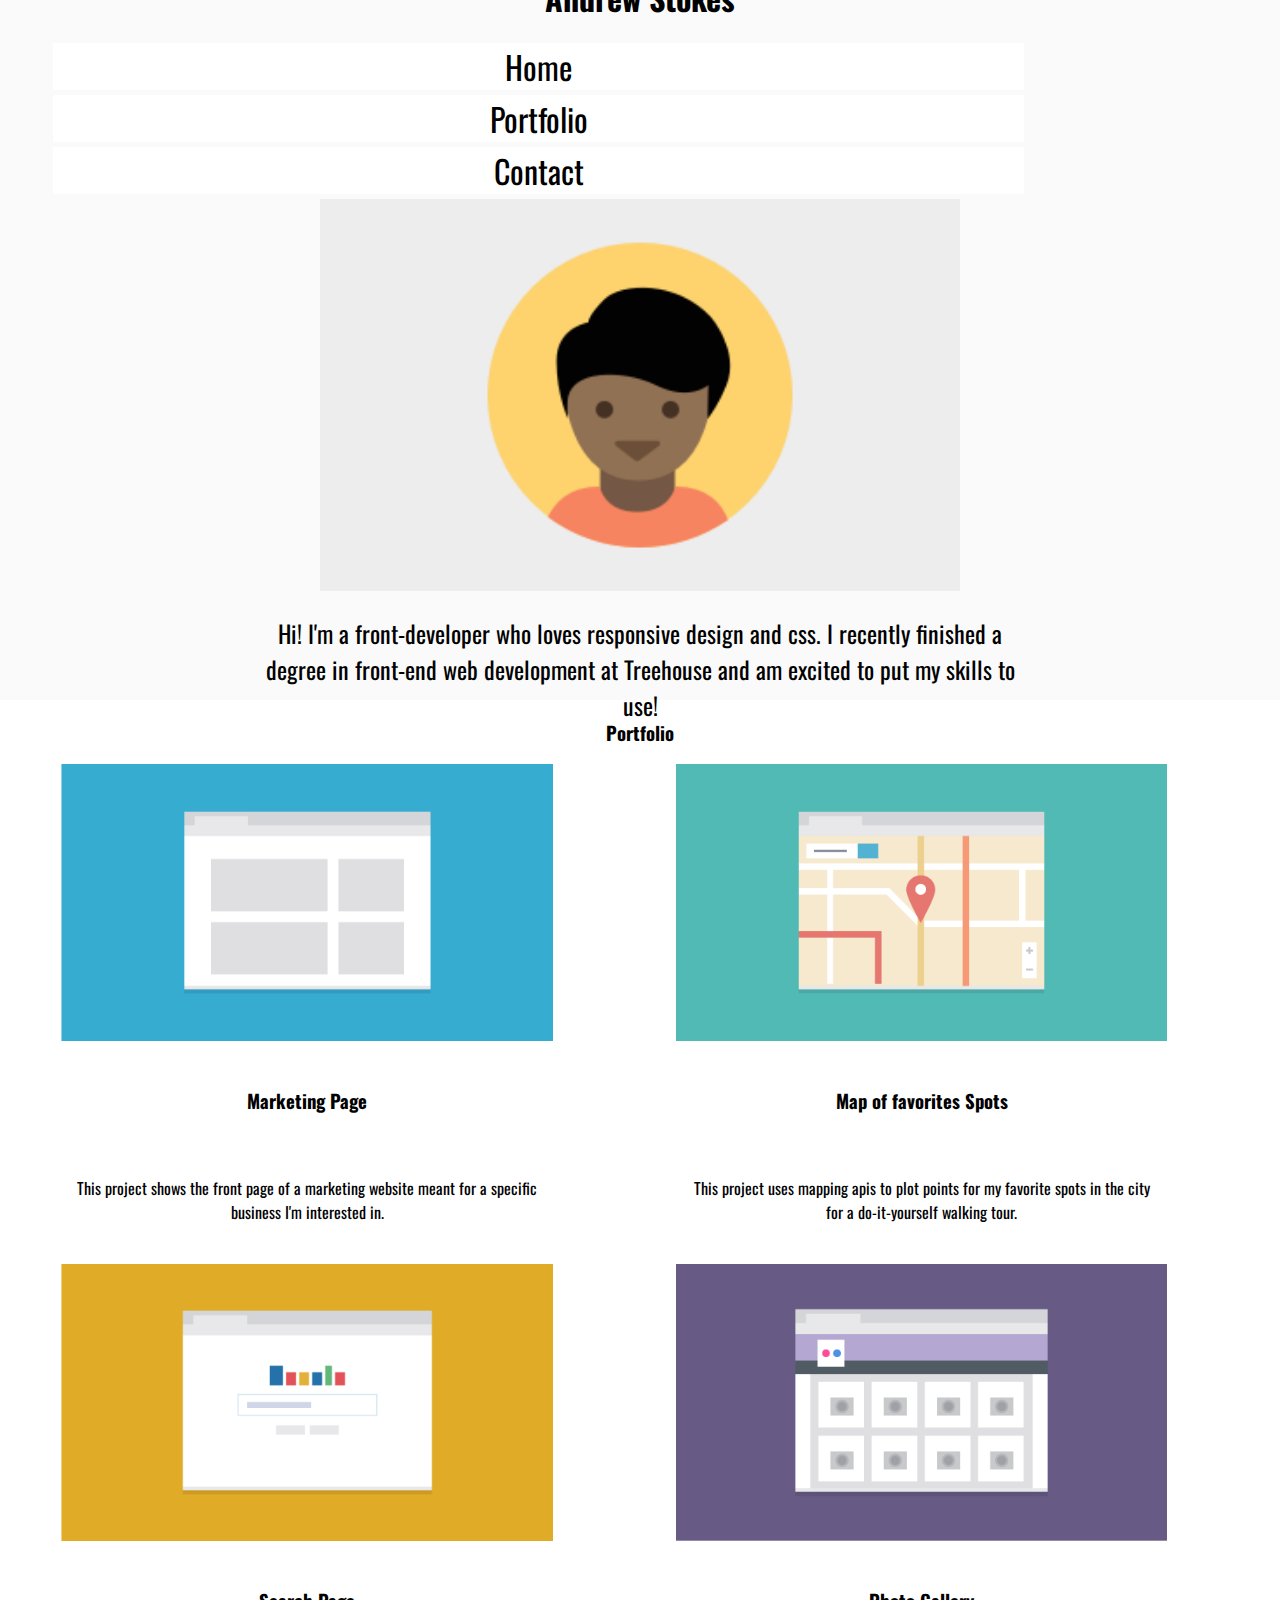
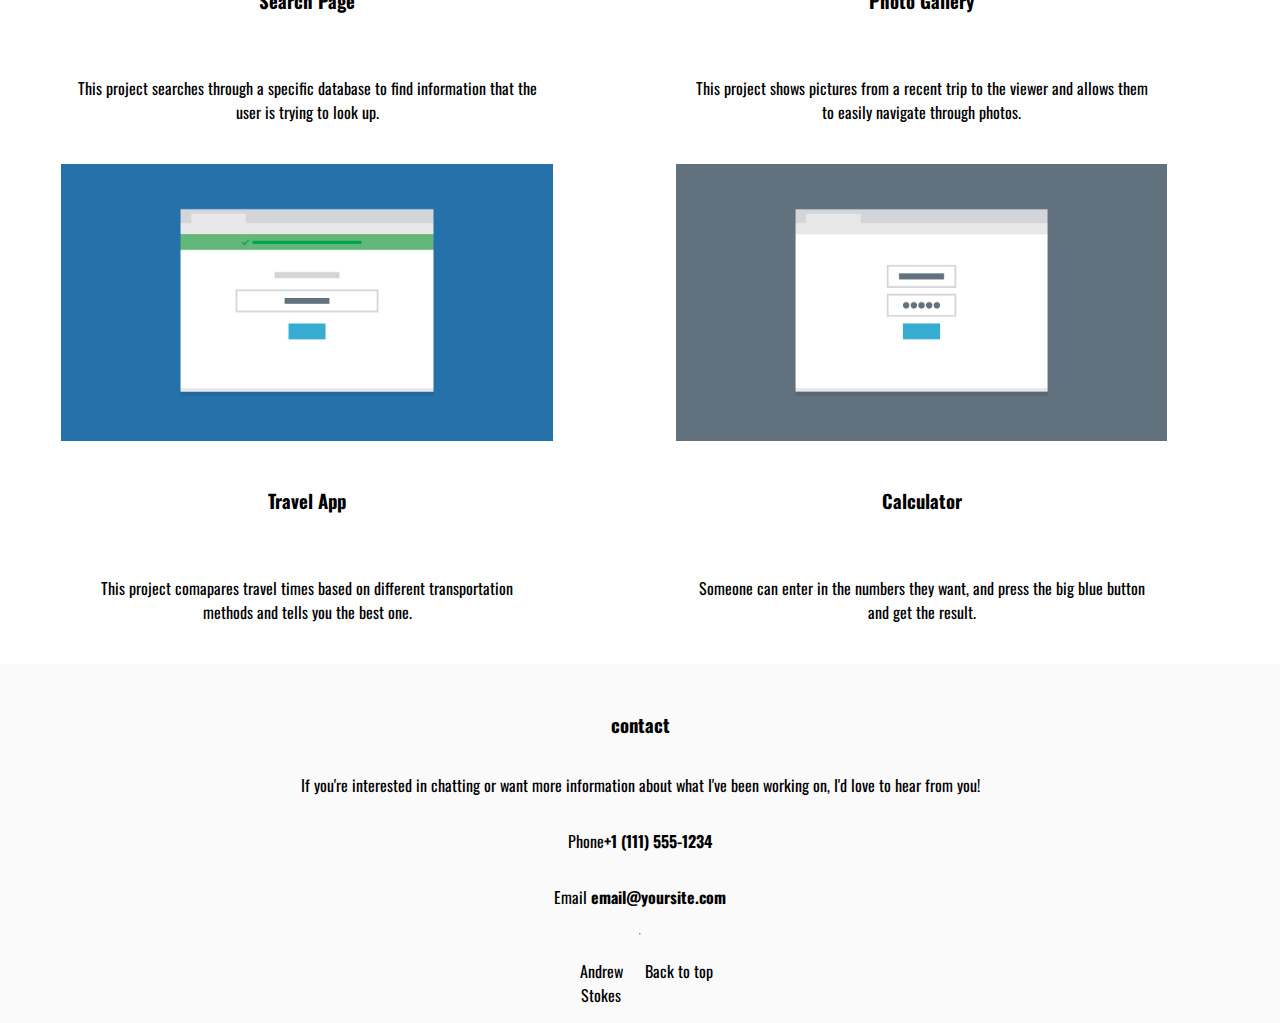
==== index2.html @ 56242be5 "Created media queries using Flexbox" ====
<!DOCTYPE html>
<html lang="en">
<head>
    <meta charset="UTF-8">
    <meta name="viewport" content="width=device-width, initial-scale=1.0">
    <title>Mobile-first Responsive Layout</title>
    <!-- <link rel="stylesheet" href="css/style.css"> -->
    <link rel="stylesheet" href="css/style2.css">
    <link href="https://fonts.googleapis.com/css2?family=Oswald:wght@300;400;500;600;700&display=swap" rel="stylesheet">
</head>
<body>
    <div class="wrapper">
        <header class="banner">
            <h1 class="name">Andrew Stokes</h1>
            <ul class="unordered-list">
            <li><a>Home</a></li>
            <li><a>Portfolio</a></li>
            <li><a>Contact</a></li>
        </ul>
        <div class="about">
            <img src="img/responsive-layout-profile.png">
            <p>
                Hi! I'm a front-developer who loves responsive design and css. I recently finished a degree in front-end web development at Treehouse and am excited to put my skills to use! 
            </p>
        </div>
        </header>
        <h3 class="container-heading"> Portfolio</h3>
        <div class="container">
            
            <div class="marketing col">
                <img src="img/portfolio-1.png" alt="marketing">
                <h3>Marketing Page</h3>
                <p>
                    This project shows the front page of a marketing website meant for a specific business I'm interested in.
                </p>
            </div>
            <div class="search col">
                <img src="img/portfolio-2.png" alt="search">
                <h3>Search Page</h3>
                <p>
                    This project searches through a specific database to find information that the user is trying to look up.
                </p>
            </div>
            <div class="travel col">
                <img src="img/portfolio-3.png" alt="travel">
                <h3>Travel App</h3>
                <p>
                    This project comapares travel times based on different transportation methods and tells you the best one.
                </p>
            </div>
            <div class="Map col">
                <img src="img/portfolio-4.png" alt="Map">
                <h3>Map of favorites Spots</h3>
                <p>
                    This project uses mapping apis to plot points for my favorite spots in the city for a do-it-yourself walking tour.
                </p>
            </div>
            <div class="Photo col">
                <img src="img/portfolio-5.png" alt="photo">
                <h3>Photo Gallery</h3>
                <p>
                    This project shows pictures from a recent trip to the viewer and allows them to easily  navigate through photos.
                </p>
            </div>
            <div class="calculator col clearfix">
                <img src="img/portfolio-6.png" alt="calculator">
                <h3>Calculator</h3>
                <p>
                    Someone can enter in the numbers they want, and press the big blue button and get the result.
                </p>
            </div>
        </div>
        <div class="main-footer clearfix">
            <h3> contact</h3>
            <p>If you're interested in chatting or want more information about what I've been working on, I'd love to hear from you!</p>
            <p><span>Phone</span><strong>+1 (111) 555-1234</strong></p>
            <p><span>Email </span><strong>email@yoursite.com</strong></p>
            <hr>
            <div class="footer-name clearfix">
                <p class="f-student clearfix">Andrew Stokes</p>
                <p  class="top">Back to top</p>
                
            </div>
        </div>

    </div>
</body>
</html>
---- css/style.css ----
* {
        box-sizing: border-box;
    }

    body {
        font-family: 'Oswald', sans-serif;
        background-color: white;
        max-width: 767px;
        margin: auto;
    }
    
    .wrapper {
        width: 100%;
        text-align: center;
        background-color: white;
        margin: auto;
    }
    
    .banner {
        width: 100%;
        text-align: center;
        background-color: #fafafa;
        padding-top: 3em;
        margin: auto;
        height: 890px;
    }
    
    .wrapper, .banner {
        text-align: center;
    }
    /* ------ Navigation ------ */
    ul {
        margin: auto;
        padding-left: 0;
    }
    
    ul li {
        list-style: none;
        display: block;
        border: 1px solid black;
        padding: 1em 0;
        background-color: white;
        width: 95%;
        margin: auto;
        margin-bottom: 5px;
    }
    
    ul li a {
        font-weight: 500;
        font-size: 2.5em;
        text-transform: uppercase;
    }
    
    /* ------ Banner Styles ------ */
    
    .name {
        margin-top: 0;
        font-size: 3em;
    }
    
    .banner img {
        margin-top: 4em;
        margin-bottom: 1.5em;
        width: 70%;
    }
    
    .banner p {
        font-weight: 400;
        color: grey;
        width: 100%;
        margin: auto;
        font-size: 1.2em;
        line-height: 2em;
        width: 80%;
    }
    
    .container-heading {
        text-transform: uppercase;
        margin-top: 2em;
        letter-spacing: 1px;
        font-size: 1.5em;
        font-weight: 700;
    }
    
    .col h3 {
        text-transform: capitalize;
        font-weight: 600;
        font-size: 2em;;
    }
    
    .col {
        margin: auto;
        margin-bottom: 2em;
        width: 100%;
    }
    /* ------ Container Styles ------ */
    
    .container {
        width: 100%;
        text-align: center;
        margin: auto;
    }
    
    .container img {
        width: 95%;
    }
    
    .container p {
        width: 80%;
        margin: auto;
        font-weight: 200;
        font-size: 1.5em;
    }
    
    /* ------ Footer Styles ------ */
    
    .main-footer {
        background-color: #fafafa;
        height: 380px;
    }
    
    .main-footer h3 {
        font-weight: bold;
        font-size: 1.5em;
        text-transform: uppercase;
        padding-top: 3em;
        padding-bottom: 1em;
    }
    
    .main-footer p {
        color: gray;
        font-size: 1.2em;
        line-height: 1em;
        width: 85%;
        margin: auto;
        margin-bottom: 1em;
    }
    
    .main-footer span {
        margin-right: 10px;
    }
    
    .footer-name {
        width: 100%;
        color: black;
    }
    
    .main-footer hr {
        width: 90%;
    }
    
    .footer-name p {
        width: 30%;
        font-weight: 800;
        padding-top: 10px;
        color: black;
    }
    
    .top {
        float: right;
    }
    
    .f-student {
        float: left;
    }

    .footer-list {
        visibility: hidden;
        height: 0px;
    }
    /* ------ Clear fix ------ */
    .clearfix::after {
        content: " ";
        display: table;
        clear: both;
    }

    /* ------ Media Quiries ------ */

    @media (min-width: 768px) {
        * {
            box-sizing: border-box;

        }
        
        .container #desktop,
        .container #desktop2
         {
            display: inline-flex;
            flex-direction: column;
            width: 50%;

        }


        body {
            font-family: 'Oswald', sans-serif;
            padding-top: 0;
            margin-top: 0;
        }
        .wrapper {
            margin-top: 0;
            padding-top: 0;
        }
        /* ------ Navigation ------ */

        .unordered-list {
            width: 50%;
            margin: auto;
            
        }
        .unordered-list li {
            list-style: none;
            font-weight: bold;
            display: inline;
            background-color: #fafafa;
            border: none;
            padding: 0;
        }
        
        .unordered-list li a{
            margin-right: 3em;
            letter-spacing: 1px;
            text-transform: uppercase;
            font-size: 1em;
        }
        
        /* ------ Banner Styles ------ */


        .banner { 
            background-color: #fafafa;
            height: 400px;
            margin-bottom: .5em;
            padding-top: 1em;
        }
        
        .name {
            margin-top: 0;
            margin-bottom: 1em;
            font-size: 1.7em;
        }

        .about {
            margin-top: 2em;
        }
        .about img {
            width: 40%;
            float: right;
            margin-top: 1em;
            margin-right: 3em;
            
        }
        
        .about p {
            width: 50%;
            float: left;
            font-weight: 300;
            font-size: 1em;
            text-align: left;
            margin-left: 1em;
        }
        
        /* ------ Container Styles ------ */
        .container {
            width: 100%;
        }
        
        .container-heading {
            text-align: center;
            text-transform: uppercase;
            margin-bottom: .3em;
            font-weight: 500;
            margin-bottom: 2em;
        }
        
        .container img {
            width: 98%;
        }
        
        .col {
            width: 50%;
            float: right;
            text-align: center;
        }
        
        .col h3 {
            margin-bottom: 0;
            font-weight: 400;
            font-size: 1.5em;
        }
        
        .col p {
            margin: auto;
            width: 70%;
            margin-bottom: 1em;
            margin-top: .5em;
            font-size: 1.2em;
            color: grey;
            letter-spacing: 1px;
            font-weight: 300;
        }
        
        /* ------ Footer styles ------ */
        .main-footer{
            text-align: center;
            background-color: #fafafa;
            padding-top: 0;
            height: 220px;
        }
        
        .main-footer h3{
            padding-top: 1em;  
            text-transform: uppercase;
            font-size: 1em;
            font-weight: 500;
        }
        
        .main-footer p {
            width: 60%;
            margin: auto;
            margin-bottom: 10px;
            color: grey;
            font-size: 1.2em;
            font-weight: 300;
        }
        
        .main-footer span {
            margin-right: 5px;
        }
        
        .main-footer hr {
            width: 90%;
        }
        
        .top {
            display: none;
        }
        
        .footer-name .f-student {
            display: inline-block;
            margin-left: 35px;
            float: left;
            width: 60%;
            padding-right: 17em;
            font-weight: bold;
            color: black;
        }
        
        .footer-list li{
            list-style: none;
            font-weight: 500;
            display: inline;
            background-color: #fafafa;
            border: none;
            padding: 0;
            font-size: .4em;
            margin-right: 2em;
        }
        
        .footer-list {
            margin: 0;
            margin-right: 30px;
            float: right;
            visibility: visible;
            padding-top: .3em;
        }
        
        /* ------ Clear Fix ------ */
        .clearfix::after {
            content: " ";
            display: table;
            clear: both;
            background-color: #fafafa;
        }
    }

    @media (min-width: 1024px) {
        * {
            box-sizing: border-box;
        }

        body {
            margin: auto;
            width: 100%;
            max-width: 1071px;
            
        }
        .wrapper {
            background-color: #fafafa;
            width: 100%;
        }

        .banner {
            margin-top: 0;
            padding-top: 0;
        }
        .container {
            background-color: white;
            width: 97%;
            
        }

        
        .name,
        .unordered-list {
            width: 40%;
            display: inline-block;
        }

        .name {
            text-align: left;
            margin-left: 3em;
        }

        .unordered-list {
            text-align: right;
            margin-left: 7em;
        }

        .about img {
            width: 35%;
            max-width: 30%;
            margin-right: 5em;

        }

        .about p {
            width: 40%;
            margin-left: 5em;
        }

        .container #desktop,
        .container #desktop2 {
            display: inline-flex;
            width: 100%;
            align-items: center;
            flex-direction: row;

        }
        
        
        #desktop .col,
        #desktop2 .col {
            justify-content: center;
            align-self: center;
            
        }
       
        .photo {
            margin-bottom: 0;
        }
        
        
    }
---- css/style2.css ----
* {
        box-sizing: border-box;
    }
/* ================================= 
  Base Styles
==================================== */
    body {
        font-family: 'Oswald', sans-serif;
        background-color: white;
        margin: auto;
    }
    
    .wrapper {
        width: 90%;
        text-align: center;
        background-color: white;
        display: flex;
        margin: auto;
        flex-direction: column;
    }
    
    .banner,
    .about,
    ul,
    ul li,
    .container,
    .col,
    .main-footer,
    .footer-name {
        display: flex;
    }

    .banner {
        background-color: #fafafa;
        flex-direction: column;
        height: 700px;
        align-items: center;

    }
    
    .banner .name {
        justify-content: center;
    }
    .banner ul {
        list-style: none;
        flex-direction: column;
        align-self: center;
        align-content: center;
        width: 98%;
        margin: auto;
    }

    .banner ul li {
        justify-content: space-around;
        font-size: 2em;
        margin-bottom: 5px;
        background-color: white;
        width: 80%;
    }

    .about {
        flex-direction: column;
    }

    .about img {
        width: 50%;
        align-self: center;
    }

    .about p {
        width: 60%;
        align-self: center;
        text-align: center;
        font-size: 1.5em;
    }

    .container {
        flex-direction: column;
        align-items: center;
    }

    .col {
        flex-direction: column;
        align-items: center;
        justify-content: space-between;
        margin-bottom: 1.5em;
    }

    .col img {
        width: 80%;
    }

    .col p {
        width: 75%;
    }

    .main-footer {
        flex-direction: column;
        background-color: #fafafa;
        align-items: center;
    }

    .main-footer h3 {
        margin-top: 2.5em;
    }

    .main-footer hr {
        color: black;

    }
    .main-footer p {
        width: 70%;
    }

    .footer-name {
        flex-direction: row;
    }
/* ================================= 
        Media Queries
==================================== */
    
@media (min-width: 769px) {
    .wrapper {
        width: 100%;
        align-content: center;
        justify-content: flex-end;
    }
    .banner {
        justify-content: center;
        margin: auto;
        width: 100%;
    }

   
    .container {
        flex-wrap: wrap;
        height: 1500px;
        width: 60%;
        align-self: center;
        justify-content: space-between;
        margin-right: auto;
    }
    
    .col {
        width: 80%;
        align-self: center;
        flex-grow: 1;
    }
    
}
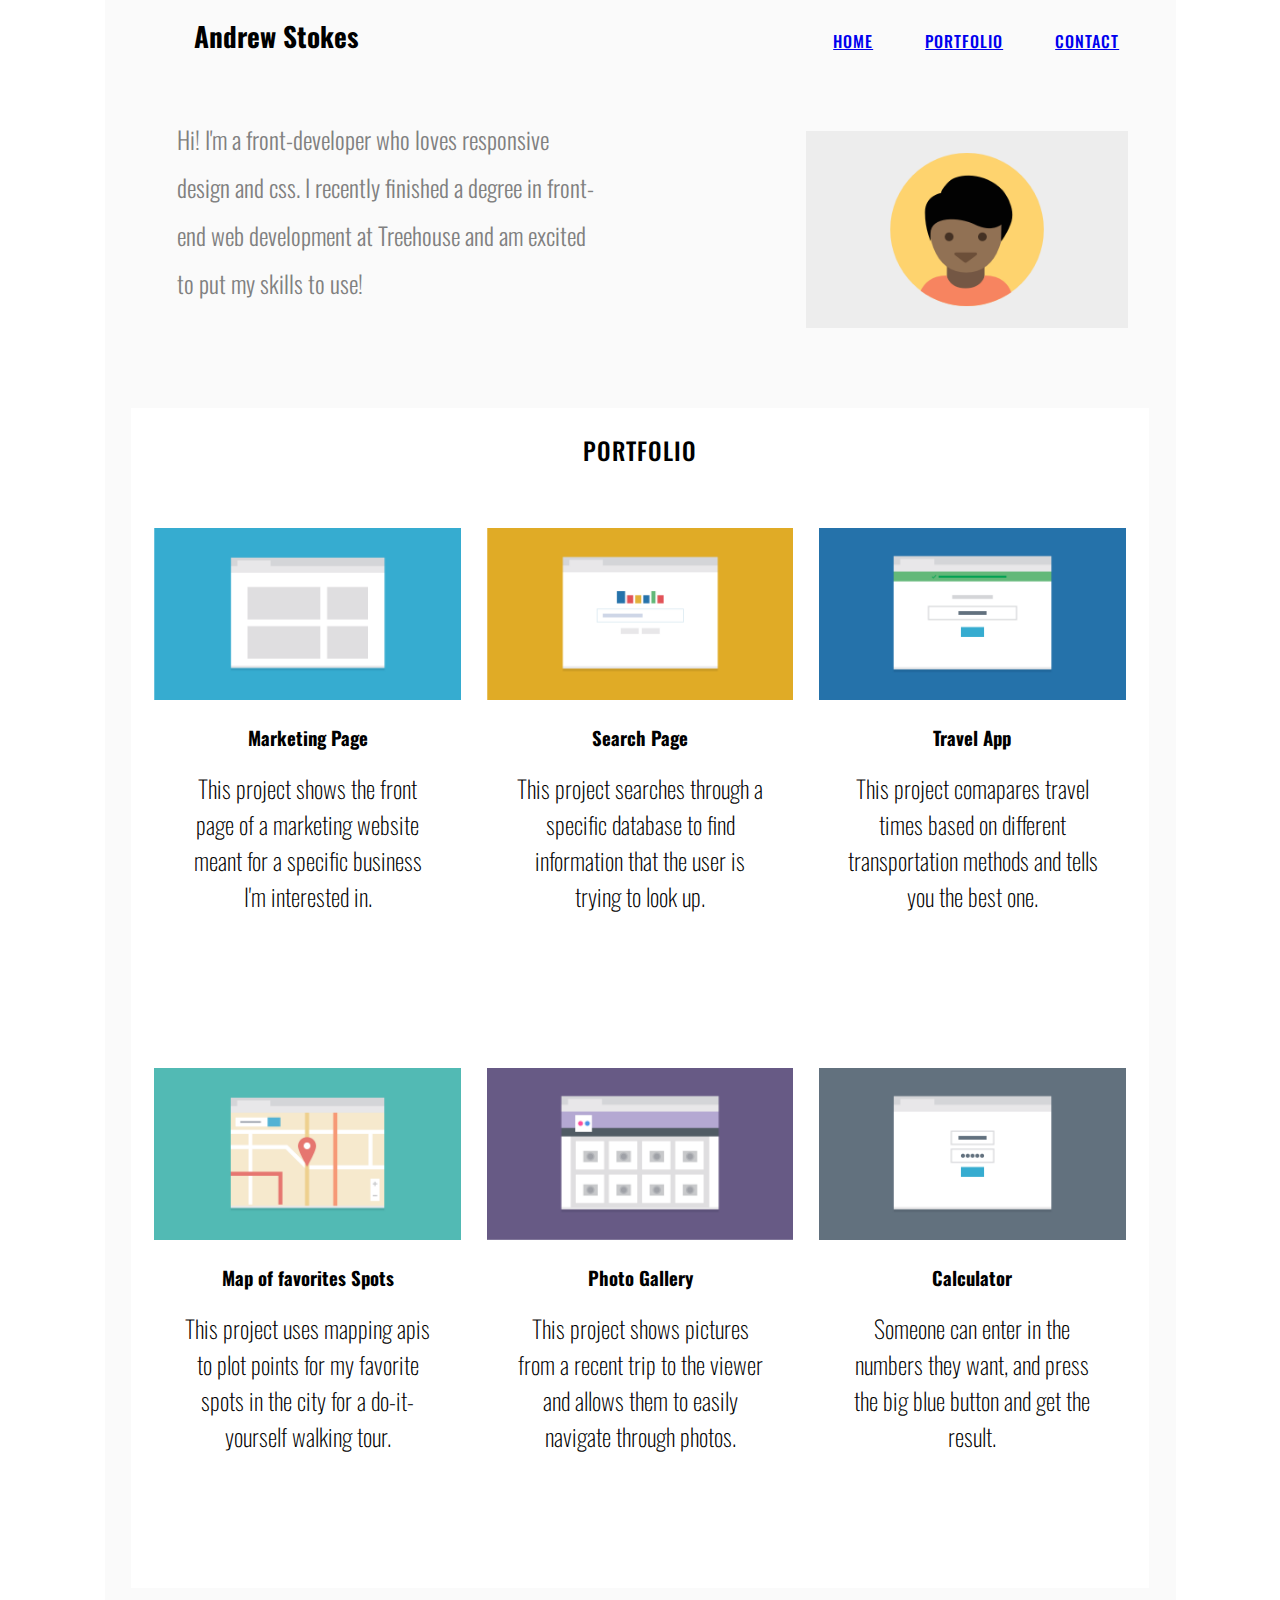
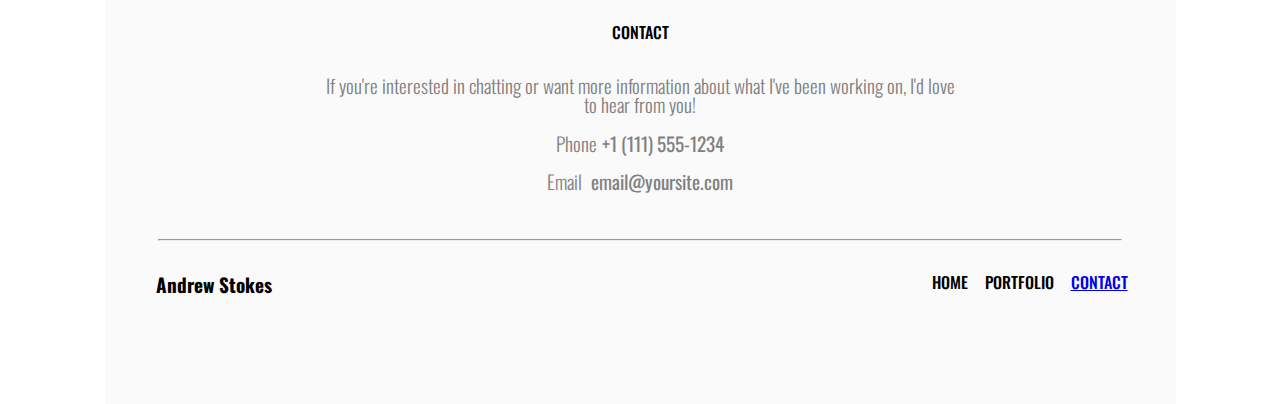
==== commit 6754eb30: "Completed layout" ====
--- a/index2.html
+++ b/index2.html
@@ -10,79 +10,98 @@
 </head>
 <body>
     <div class="wrapper">
-        <header class="banner">
+        <header class="banner clearfix">
             <h1 class="name">Andrew Stokes</h1>
             <ul class="unordered-list">
-            <li><a>Home</a></li>
-            <li><a>Portfolio</a></li>
-            <li><a>Contact</a></li>
-        </ul>
-        <div class="about">
-            <img src="img/responsive-layout-profile.png">
-            <p>
-                Hi! I'm a front-developer who loves responsive design and css. I recently finished a degree in front-end web development at Treehouse and am excited to put my skills to use! 
-            </p>
-        </div>
-        </header>
-        <h3 class="container-heading"> Portfolio</h3>
-        <div class="container">
-            
-            <div class="marketing col">
-                <img src="img/portfolio-1.png" alt="marketing">
-                <h3>Marketing Page</h3>
+                <li><a href="home">Home</a></li>
+                <li><a href="#portfolio">Portfolio</a></li>
+                <li><a href="#contact">Contact</a></li>
+            </ul>
+            <div class="about clearfix">
+                <img src="img/responsive-layout-profile.png">
                 <p>
-                    This project shows the front page of a marketing website meant for a specific business I'm interested in.
+                    Hi! I'm a front-developer who loves responsive design and css. I recently finished a degree in front-end web development at Treehouse and am excited to put my skills to use!
                 </p>
             </div>
-            <div class="search col">
-                <img src="img/portfolio-2.png" alt="search">
-                <h3>Search Page</h3>
-                <p>
-                    This project searches through a specific database to find information that the user is trying to look up.
-                </p>
+        </header>
+        <h3 class="container-heading"> portfolio</h3>
+        <div class="container" id="portfolio">
+            
+            <div id="desktop" class="clearfix">
+                    <div class="marketing">
+                        <img src="img/portfolio-1.png" alt="marketing">
+                        <h3> Marketing Page</h3>
+                        <p>
+                            This project shows the front page of a marketing website meant for a specific business I'm interested in.
+                        </p>
+                    </div>
+                    <div class="search clearfix">
+                        <img src="img/portfolio-2.png" alt="search">
+                        <h3>Search Page</h3>
+                        <p>
+                            This project searches through a specific database to find information that the user is trying to look up.
+                        </p>
+                    </div>
+                
+                
+                    <div class="travel">
+                        <img src="img/portfolio-3.png" alt="travel">
+                        <h3>Travel App</h3>
+                        <p>
+                            This project comapares travel times based on different transportation methods and tells you the best one.
+                        </p>
+                    </div>
+            
             </div>
-            <div class="travel col">
-                <img src="img/portfolio-3.png" alt="travel">
-                <h3>Travel App</h3>
-                <p>
-                    This project comapares travel times based on different transportation methods and tells you the best one.
-                </p>
-            </div>
-            <div class="Map col">
-                <img src="img/portfolio-4.png" alt="Map">
-                <h3>Map of favorites Spots</h3>
-                <p>
-                    This project uses mapping apis to plot points for my favorite spots in the city for a do-it-yourself walking tour.
-                </p>
-            </div>
-            <div class="Photo col">
-                <img src="img/portfolio-5.png" alt="photo">
-                <h3>Photo Gallery</h3>
-                <p>
-                    This project shows pictures from a recent trip to the viewer and allows them to easily  navigate through photos.
-                </p>
-            </div>
-            <div class="calculator col clearfix">
-                <img src="img/portfolio-6.png" alt="calculator">
-                <h3>Calculator</h3>
-                <p>
-                    Someone can enter in the numbers they want, and press the big blue button and get the result.
-                </p>
-            </div>
-        </div>
-        <div class="main-footer clearfix">
-            <h3> contact</h3>
-            <p>If you're interested in chatting or want more information about what I've been working on, I'd love to hear from you!</p>
-            <p><span>Phone</span><strong>+1 (111) 555-1234</strong></p>
-            <p><span>Email </span><strong>email@yoursite.com</strong></p>
-            <hr>
-            <div class="footer-name clearfix">
-                <p class="f-student clearfix">Andrew Stokes</p>
-                <p  class="top">Back to top</p>
+            <div id="desktop2" class="clearfix">
+                    <div class="Map">
+                        <img src="img/portfolio-4.png" alt="Map">
+                        <h3>Map of favorites Spots</h3>
+                        <p>
+                            This project uses mapping apis to plot points for my favorite spots in the city for a do-it-yourself walking tour.
+                        </p>
+                    </div>
+                
+                    <div class="Photo">
+                        <img src="img/portfolio-5.png" alt="photo">
+                        <h3>Photo Gallery</h3>
+                        <p>
+                            This project shows pictures from a recent trip to the viewer and allows them to easily  navigate through photos.
+                        </p>
+                    </div>
+                    <div class="calculator">
+                        <img src="img/portfolio-6.png" alt="calculator">
+                        <h3>Calculator</h3>
+                        <p>
+                            Someone can enter in the numbers they want, and press the big blue button and get the result.
+                        </p>
+                    </div>
+                </div>
                 
             </div>
+            
+            <div class="main-footer clearfix" id="contact">
+                <h3> contact</h3>
+                <p>If you're interested in chatting or want more information about what I've been working on, I'd love to hear from you!</p>
+                <p><span>Phone</span><strong>+1 (111) 555-1234</strong></p>
+                <p><span>Email </span><strong>email@yoursite.com</strong></p>
+                <hr>
+                <div class="footer-name clearfix">
+                    <p class="f-student clearfix">Andrew Stokes</p>
+                    <p  class="top">Back to top</p>
+                    <ul class="footer-list">
+                        <li><a id="#home">Home</a></li>
+                        <li><a>Portfolio</a></li>
+                        <li><a href="contact">Contact</a></li>
+                    </ul>
+                </div>
         </div>
 
+        </div>
+        
+        </div>
+        
     </div>
+            
 </body>
-</html>          +</html>--- a/css/style.css
+++ b/css/style.css
@@ -165,7 +165,8 @@
         float: left;
     }
 
-    .footer-list {
+    .footer-list,
+    .footer-list li {
         visibility: hidden;
         height: 0px;
     }
@@ -184,14 +185,6 @@
 
         }
         
-        .container #desktop,
-        .container #desktop2
-         {
-            display: inline-flex;
-            flex-direction: column;
-            width: 50%;
-
-        }
 
 
         body {
@@ -263,9 +256,26 @@
         }
         
         /* ------ Container Styles ------ */
+
+
         .container {
             width: 100%;
-        }
+            display: flex;
+            flex-direction: column;
+        }
+
+        #desktop,
+        #desktop2 {
+            display: flex;
+            flex-direction: column;
+            flex: 1 50%;
+            flex-wrap: wrap;
+        }
+
+        .col {
+            flex: 1;
+        }
+
         
         .container-heading {
             text-align: center;
@@ -440,18 +450,24 @@
 
         }
         
+        #desktop .col {
+            flex: 1;
+        }
         
         #desktop .col,
         #desktop2 .col {
             justify-content: center;
             align-self: center;
-            
+            flex: 1;
         }
        
         .photo {
             margin-bottom: 0;
         }
         
-        
-    }
-
+        .main-footer {
+            display: flex;
+        }
+
+    }
+
--- a/css/style2.css
+++ b/css/style2.css
@@ -1,152 +1,505 @@
-
+* {
+    box-sizing: border-box;
+}
+
+body {
+    font-family: 'Oswald', sans-serif;
+    background-color: white;
+    max-width: 767px;
+    margin: auto;
+}
+
+.wrapper {
+    width: 100%;
+    text-align: center;
+    background-color: white;
+    margin: auto;
+}
+
+.banner {
+    width: 100%;
+    text-align: center;
+    background-color: #fafafa;
+    padding-top: 3em;
+    margin: auto;
+    height: 890px;
+}
+
+.wrapper, .banner {
+    text-align: center;
+}
+/* ------ Navigation ------ */
+ul {
+    margin: auto;
+    padding-left: 0;
+}
+
+ul li {
+    list-style: none;
+    display: block;
+    border: 1px solid black;
+    padding: 1em 0;
+    background-color: white;
+    width: 95%;
+    margin: auto;
+    margin-bottom: 5px;
+}
+
+ul li a {
+    font-weight: 500;
+    font-size: 2.5em;
+    text-transform: uppercase;
+}
+
+/* ------ Banner Styles ------ */
+
+.name {
+    margin-top: 0;
+    font-size: 3em;
+}
+
+.banner img {
+    margin-top: 4em;
+    margin-bottom: 1.5em;
+    width: 70%;
+}
+
+.banner p {
+    font-weight: 400;
+    color: grey;
+    width: 100%;
+    margin: auto;
+    font-size: 1.2em;
+    line-height: 2em;
+    width: 80%;
+}
+
+.container-heading {
+    text-transform: uppercase;
+    margin-top: 2em;
+    letter-spacing: 1px;
+    font-size: 1.5em;
+    font-weight: 700;
+}
+
+.col h3 {
+    text-transform: capitalize;
+    font-weight: 600;
+    font-size: 2em;;
+}
+
+.col {
+    margin: auto;
+    margin-bottom: 2em;
+    width: 100%;
+}
+/* ------ Container Styles ------ */
+
+.container {
+    width: 100%;
+    text-align: center;
+    margin: auto;
+}
+
+.container img {
+    width: 95%;
+}
+
+.container p {
+    width: 80%;
+    margin: auto;
+    font-weight: 200;
+    font-size: 1.5em;
+}
+
+/* ------ Footer Styles ------ */
+
+.main-footer {
+    background-color: #fafafa;
+    height: 380px;
+}
+
+.main-footer h3 {
+    font-weight: bold;
+    font-size: 1.5em;
+    text-transform: uppercase;
+    padding-top: 3em;
+    padding-bottom: 1em;
+}
+
+.main-footer p {
+    color: gray;
+    font-size: 1.2em;
+    line-height: 1em;
+    width: 85%;
+    margin: auto;
+    margin-bottom: 1em;
+}
+
+.main-footer span {
+    margin-right: 10px;
+}
+
+.footer-name {
+    width: 100%;
+    color: black;
+}
+
+.main-footer hr {
+    width: 90%;
+}
+
+.footer-name p {
+    width: 30%;
+    font-weight: 800;
+    padding-top: 10px;
+    color: black;
+}
+
+.top {
+    float: right;
+}
+
+.f-student {
+    float: left;
+}
+
+.footer-list {
+    visibility: hidden;
+    height: 0px;
+}
+/* ------ Clear fix ------ */
+.clearfix::after {
+    content: " ";
+    display: table;
+    clear: both;
+}
+
+/* ------ Media Quiries ------ */
+
+@media (min-width: 768px) {
     * {
         box-sizing: border-box;
-    }
-/* ================================= 
-  Base Styles
-==================================== */
+
+    }
+    
+
+
     body {
         font-family: 'Oswald', sans-serif;
-        background-color: white;
+        padding-top: 0;
+        margin-top: 0;
+    }
+    .wrapper {
+        margin-top: 0;
+        padding-top: 0;
+    }
+    /* ------ Navigation ------ */
+
+    .unordered-list {
+        width: 50%;
         margin: auto;
-    }
-    
-    .wrapper {
+        
+    }
+    .unordered-list li {
+        list-style: none;
+        font-weight: bold;
+        display: inline;
+        background-color: #fafafa;
+        border: none;
+        padding: 0;
+    }
+    
+    .unordered-list li a{
+        margin-right: 3em;
+        letter-spacing: 1px;
+        text-transform: uppercase;
+        font-size: 1em;
+    }
+    
+    /* ------ Banner Styles ------ */
+
+
+    .banner { 
+        background-color: #fafafa;
+        height: 400px;
+        margin-bottom: .5em;
+        padding-top: 1em;
+    }
+    
+    .name {
+        margin-top: 0;
+        margin-bottom: 1em;
+        font-size: 1.7em;
+    }
+
+    .about {
+        margin-top: 2em;
+    }
+    .about img {
+        width: 40%;
+        float: right;
+        margin-top: 1em;
+        margin-right: 3em;
+        
+    }
+    
+    .about p {
+        width: 50%;
+        float: left;
+        font-weight: 300;
+        font-size: 1em;
+        text-align: left;
+        margin-left: 1em;
+    }
+    
+    /* ------ Container Styles ------ */
+
+
+    .container {
+        width: 100%;
+        display: flex;
+        flex-direction: row;
+    }
+    .container div {
+        margin:10px;
+        width: 100%;
+        min-height: 500px;
+    }
+
+
+    .col {
+        flex: 1;
+    }
+
+    
+    .container-heading {
+        text-align: center;
+        text-transform: uppercase;
+        margin-bottom: .3em;
+        font-weight: 500;
+        margin-bottom: 2em;
+    }
+    
+    .container img {
+        width: 98%;
+    }
+    
+    .col {
+        width: 50%;
+        float: right;
+        text-align: center;
+    }
+    
+    .col h3 {
+        margin-bottom: 0;
+        font-weight: 400;
+        font-size: 1.5em;
+    }
+    
+    .col p {
+        margin: auto;
+        width: 70%;
+        margin-bottom: 1em;
+        margin-top: .5em;
+        font-size: 1.2em;
+        color: grey;
+        letter-spacing: 1px;
+        font-weight: 300;
+    }
+    
+    /* ------ Footer styles ------ */
+    .main-footer{
+        text-align: center;
+        background-color: #fafafa;
+        padding-top: 0;
+        height: 220px;
+    }
+    
+    .main-footer h3{
+        padding-top: 1em;  
+        text-transform: uppercase;
+        font-size: 1em;
+        font-weight: 500;
+    }
+    
+    .main-footer p {
+        width: 60%;
+        margin: auto;
+        margin-bottom: 10px;
+        color: grey;
+        font-size: 1.2em;
+        font-weight: 300;
+    }
+    
+    .main-footer span {
+        margin-right: 5px;
+    }
+    
+    .main-footer hr {
         width: 90%;
-        text-align: center;
-        background-color: white;
-        display: flex;
-        margin: auto;
-        flex-direction: column;
-    }
-    
-    .banner,
-    .about,
-    ul,
-    ul li,
-    .container,
-    .col,
-    .main-footer,
-    .footer-name {
-        display: flex;
-    }
-
-    .banner {
+    }
+    
+    .top {
+        display: none;
+    }
+    
+    .footer-name .f-student {
+        display: inline-block;
+        margin-left: 35px;
+        float: left;
+        width: 60%;
+        padding-right: 17em;
+        font-weight: bold;
+        color: black;
+    }
+    
+    .footer-list li{
+        list-style: none;
+        font-weight: 500;
+        display: inline;
         background-color: #fafafa;
-        flex-direction: column;
-        height: 700px;
-        align-items: center;
-
-    }
-    
-    .banner .name {
-        justify-content: center;
-    }
-    .banner ul {
-        list-style: none;
-        flex-direction: column;
-        align-self: center;
-        align-content: center;
-        width: 98%;
-        margin: auto;
-    }
-
-    .banner ul li {
-        justify-content: space-around;
-        font-size: 2em;
-        margin-bottom: 5px;
-        background-color: white;
-        width: 80%;
-    }
-
-    .about {
-        flex-direction: column;
-    }
-
-    .about img {
-        width: 50%;
-        align-self: center;
-    }
-
-    .about p {
-        width: 60%;
-        align-self: center;
-        text-align: center;
-        font-size: 1.5em;
-    }
-
-    .container {
-        flex-direction: column;
-        align-items: center;
-    }
-
-    .col {
-        flex-direction: column;
-        align-items: center;
-        justify-content: space-between;
-        margin-bottom: 1.5em;
-    }
-
-    .col img {
-        width: 80%;
-    }
-
-    .col p {
-        width: 75%;
-    }
-
-    .main-footer {
-        flex-direction: column;
+        border: none;
+        padding: 0;
+        font-size: .4em;
+        margin-right: 2em;
+    }
+    
+    .footer-list {
+        margin: 0;
+        margin-right: 30px;
+        float: right;
+        visibility: visible;
+        padding-top: .3em;
+    }
+    
+    /* ------ Clear Fix ------ */
+    .clearfix::after {
+        content: " ";
+        display: table;
+        clear: both;
         background-color: #fafafa;
-        align-items: center;
-    }
-
-    .main-footer h3 {
-        margin-top: 2.5em;
-    }
-
-    .main-footer hr {
-        color: black;
-
-    }
-    .main-footer p {
-        width: 70%;
-    }
-
-    .footer-name {
-        flex-direction: row;
-    }
-/* ================================= 
-        Media Queries
-==================================== */
-    
-@media (min-width: 769px) {
-    .wrapper {
-        width: 100%;
-        align-content: center;
-        justify-content: flex-end;
-    }
-    .banner {
-        justify-content: center;
+    }
+}
+
+@media (min-width: 1024px) {
+    * {
+        box-sizing: border-box;
+    }
+
+    body {
         margin: auto;
         width: 100%;
-    }
-
-   
+        max-width: 1071px;
+        
+    }
+    .wrapper {
+        background-color: #fafafa;
+        width: 100%;
+    }
+
     .container {
         flex-wrap: wrap;
-        height: 1500px;
-        width: 60%;
+        background-color: white;
+        width: 95%;
+    }
+
+    .container #desktop,
+    .container #desktop2 {
+        display: inline-flex;
+        width: 100%;
+        align-items: center;
+        flex-direction: row;
+
+    }
+    
+    #desktop .col {
+        flex: 1;
+    }
+    
+    .container-heading {
+        padding-top: 1em;
+        background-color: white;
+        height: 100px;
+        margin-bottom: 0;
+        width: 95%;
+        margin: auto;
+    }
+
+    #desktop .col,
+    #desktop2 .col {
+        justify-content: center;
         align-self: center;
-        justify-content: space-between;
-        margin-right: auto;
-    }
-    
-    .col {
-        width: 80%;
-        align-self: center;
-        flex-grow: 1;
-    }
-    
-}
-    +        flex: 1;
+    }
+
+    
+    
+    .name,
+    .unordered-list {
+        width: 40%;
+        display: inline-block;
+    }
+
+    .name {
+        text-align: left;
+        margin-left: 3em;
+    }
+
+    .unordered-list {
+        text-align: right;
+        margin-left: 7em;
+    }
+
+    .about img {
+        width: 35%;
+        max-width: 30%;
+        margin-right: 3em;
+
+    }
+
+    .about p {
+        width: 40%;
+        margin-left: 3em;
+        font-size: 1.5em;
+    }
+
+   
+    .photo {
+        margin-bottom: 0;
+    }
+    
+    .main-footer {
+        font-size: 1em;
+    }
+
+    .main-footer {
+        height: 400px;
+    }
+
+    .main-footer p {
+        margin-bottom: 1em;
+    }
+    
+    .footer-name {
+        width: 100%;
+        margin-left: 1em;
+        margin-top: 1.5em;
+        margin-right: 0;
+    }
+
+    .f-student {
+        text-align: left;
+        
+    }
+
+    .footer-list {
+        padding-left: 1em;
+        margin-right: 3.2em;
+    }
+
+    hr {
+        margin-top: 3em;
+    }
+}
+
